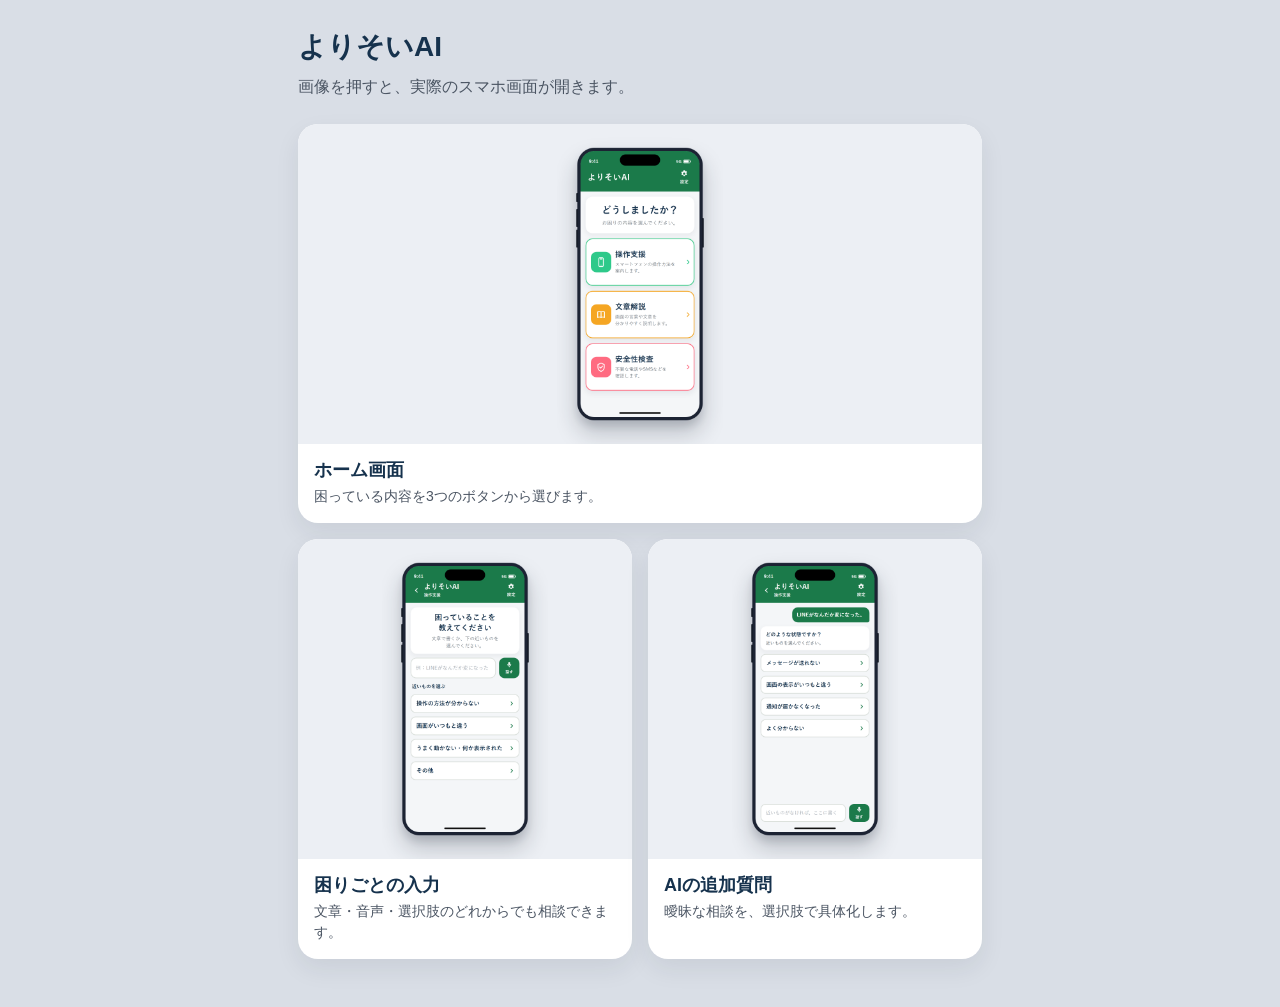
==== index.html @ bd3558cd "よりそいAIのスマホ画面モックアップをGitHub Pagesで公開する" ====
<!DOCTYPE html>
<html lang="ja">
<head>
  <meta charset="UTF-8">
  <meta name="viewport" content="width=device-width, initial-scale=1, viewport-fit=cover">
  <title>よりそいAI モックアップ</title>
  <link rel="stylesheet" href="app.css">
</head>
<body>
  <main class="gallery">
    <h1>よりそいAI</h1>
    <p class="lead">画像を押すと、実際のスマホ画面が開きます。</p>
    <div class="cards">
      <a class="card" href="home.html">
        <img src="thumbs/home.png" alt="ホーム画面">
        <div class="meta">
          <h2>ホーム画面</h2>
          <p>困っている内容を3つのボタンから選びます。</p>
        </div>
      </a>
      <a class="card" href="consult.html">
        <img src="thumbs/consult.png" alt="困りごとの入力">
        <div class="meta">
          <h2>困りごとの入力</h2>
          <p>文章・音声・選択肢のどれからでも相談できます。</p>
        </div>
      </a>
      <a class="card" href="followup.html">
        <img src="thumbs/followup.png" alt="AIの追加質問">
        <div class="meta">
          <h2>AIの追加質問</h2>
          <p>曖昧な相談を、選択肢で具体化します。</p>
        </div>
      </a>
    </div>
  </main>
</body>
</html>
---- app.css ----
:root {
  --green: #1b7a4a;
  --navy: #16324d;
  --muted: #4b5563;
  --bg: #f4f6f8;
  --card: #fff;
  --line: #d7ddd8;
  --mint: #2ec98a;
  --orange: #f5a623;
  --pink: #ff6b81;
}
* { box-sizing: border-box; margin: 0; padding: 0; }
html, body { min-height: 100%; }
body {
  font-family: "Hiragino Sans", "Yu Gothic", "Yu Gothic UI", sans-serif;
  background: #d9dee6;
  color: var(--navy);
}
.phone {
  max-width: 430px;
  min-height: 100dvh;
  margin: 0 auto;
  background: var(--bg);
  display: flex;
  flex-direction: column;
  padding-bottom: env(safe-area-inset-bottom);
}
.top {
  background: var(--green);
  color: #fff;
  padding: calc(10px + env(safe-area-inset-top)) 16px 14px;
}
.appbar {
  display: grid;
  grid-template-columns: 36px 1fr 52px;
  align-items: center;
  gap: 6px;
  min-height: 48px;
}
.appbar.home {
  grid-template-columns: 1fr 52px;
}
.back, .settings {
  border: 0;
  background: transparent;
  color: #fff;
  font-family: inherit;
  display: flex;
  flex-direction: column;
  align-items: center;
  justify-content: center;
  gap: 2px;
  text-decoration: none;
}
.settings span { font-size: 13px; font-weight: 700; }
.app-name { font-size: 22px; font-weight: 700; line-height: 1.2; }
.screen-name { font-size: 13px; font-weight: 700; opacity: 0.9; margin-top: 2px; }
.body, .chat {
  flex: 1;
  padding: 16px 16px 12px;
  display: flex;
  flex-direction: column;
  gap: 12px;
}
.hero {
  background: var(--card);
  border-radius: 20px;
  padding: 20px 16px 16px;
  text-align: center;
  box-shadow: 0 6px 16px rgba(28, 35, 51, 0.06);
}
.hero h1 {
  font-size: 26px;
  font-weight: 700;
  line-height: 1.35;
  margin-bottom: 8px;
}
.hero p { font-size: 16px; color: var(--muted); line-height: 1.5; }
.action {
  appearance: none;
  width: 100%;
  min-height: 120px;
  border-radius: 22px;
  background: var(--card);
  padding: 16px 10px 16px 14px;
  display: grid;
  grid-template-columns: 64px 1fr 18px;
  gap: 12px;
  align-items: center;
  text-align: left;
  font-family: inherit;
  text-decoration: none;
  color: inherit;
  box-shadow: 0 8px 18px rgba(28, 35, 51, 0.07);
}
.guide { border: 2.5px solid #3dcc8a; }
.text { border: 2.5px solid #f5a623; }
.safe { border: 2.5px solid #ff6b81; }
.icon {
  width: 64px;
  height: 64px;
  border-radius: 18px;
  display: grid;
  place-items: center;
}
.icon svg {
  width: 34px;
  height: 34px;
  fill: none;
  stroke: #fff;
  stroke-width: 1.9;
  stroke-linecap: round;
  stroke-linejoin: round;
}
.guide .icon { background: var(--mint); }
.text .icon { background: var(--orange); }
.safe .icon { background: var(--pink); }
.copy h2 {
  font-size: 22px;
  font-weight: 700;
  line-height: 1.2;
  margin-bottom: 6px;
}
.copy p {
  font-size: 14.5px;
  line-height: 1.45;
  color: var(--muted);
  word-break: keep-all;
}
.chev { width: 22px; height: 22px; }
.guide .chev { color: var(--mint); }
.text .chev { color: var(--orange); }
.safe .chev { color: var(--pink); }
.compose, .composer {
  display: grid;
  grid-template-columns: 1fr 64px;
  gap: 10px;
}
.field {
  min-height: 64px;
  border: 2px solid var(--line);
  background: #fff;
  border-radius: 18px;
  padding: 12px 14px;
  font-size: 16px;
  color: #8b949e;
  display: flex;
  align-items: center;
  line-height: 1.4;
  text-decoration: none;
}
.mic {
  border: 0;
  background: var(--green);
  color: #fff;
  border-radius: 18px;
  display: flex;
  flex-direction: column;
  align-items: center;
  justify-content: center;
  gap: 2px;
  font-family: inherit;
  font-size: 12px;
  font-weight: 700;
  text-decoration: none;
}
.label {
  font-size: 15px;
  font-weight: 700;
  padding: 2px 4px 0;
}
.choice {
  appearance: none;
  width: 100%;
  min-height: 58px;
  border: 2px solid var(--line);
  background: #fff;
  border-radius: 16px;
  padding: 10px 12px 10px 16px;
  display: flex;
  align-items: center;
  justify-content: space-between;
  gap: 10px;
  text-align: left;
  font-family: inherit;
  font-size: 17px;
  font-weight: 700;
  color: var(--navy);
  text-decoration: none;
}
.choice svg { width: 20px; height: 20px; color: var(--green); flex-shrink: 0; }
.user {
  align-self: flex-end;
  max-width: 82%;
  background: var(--green);
  color: #fff;
  border-radius: 18px 18px 6px 18px;
  padding: 12px 14px;
  font-size: 16px;
  font-weight: 700;
  line-height: 1.45;
}
.ai {
  background: #fff;
  border-radius: 18px;
  padding: 14px 16px 12px;
  box-shadow: 0 6px 16px rgba(28, 35, 51, 0.06);
}
.ai p { font-size: 16px; font-weight: 700; line-height: 1.5; }
.ai .sub { margin-top: 4px; font-size: 14px; font-weight: 500; color: var(--muted); }
.composer { padding: 0 16px 12px; }

.gallery {
  max-width: 720px;
  margin: 0 auto;
  padding: 28px 18px 48px;
}
.gallery h1 { font-size: 28px; margin-bottom: 8px; }
.gallery .lead { color: var(--muted); margin-bottom: 24px; line-height: 1.6; }
.cards { display: grid; gap: 16px; }
.card {
  display: block;
  background: #fff;
  border-radius: 20px;
  overflow: hidden;
  text-decoration: none;
  color: inherit;
  box-shadow: 0 10px 24px rgba(28, 35, 51, 0.08);
}
.card img {
  display: block;
  width: 100%;
  height: 320px;
  object-fit: contain;
  background: #eceff4;
}
.card .meta { padding: 14px 16px 16px; }
.card h2 { font-size: 18px; margin-bottom: 4px; }
.card p { font-size: 14px; color: var(--muted); line-height: 1.5; }
@media (min-width: 700px) {
  .cards { grid-template-columns: 1fr 1fr; }
  .cards .card:first-child { grid-column: 1 / -1; }
}
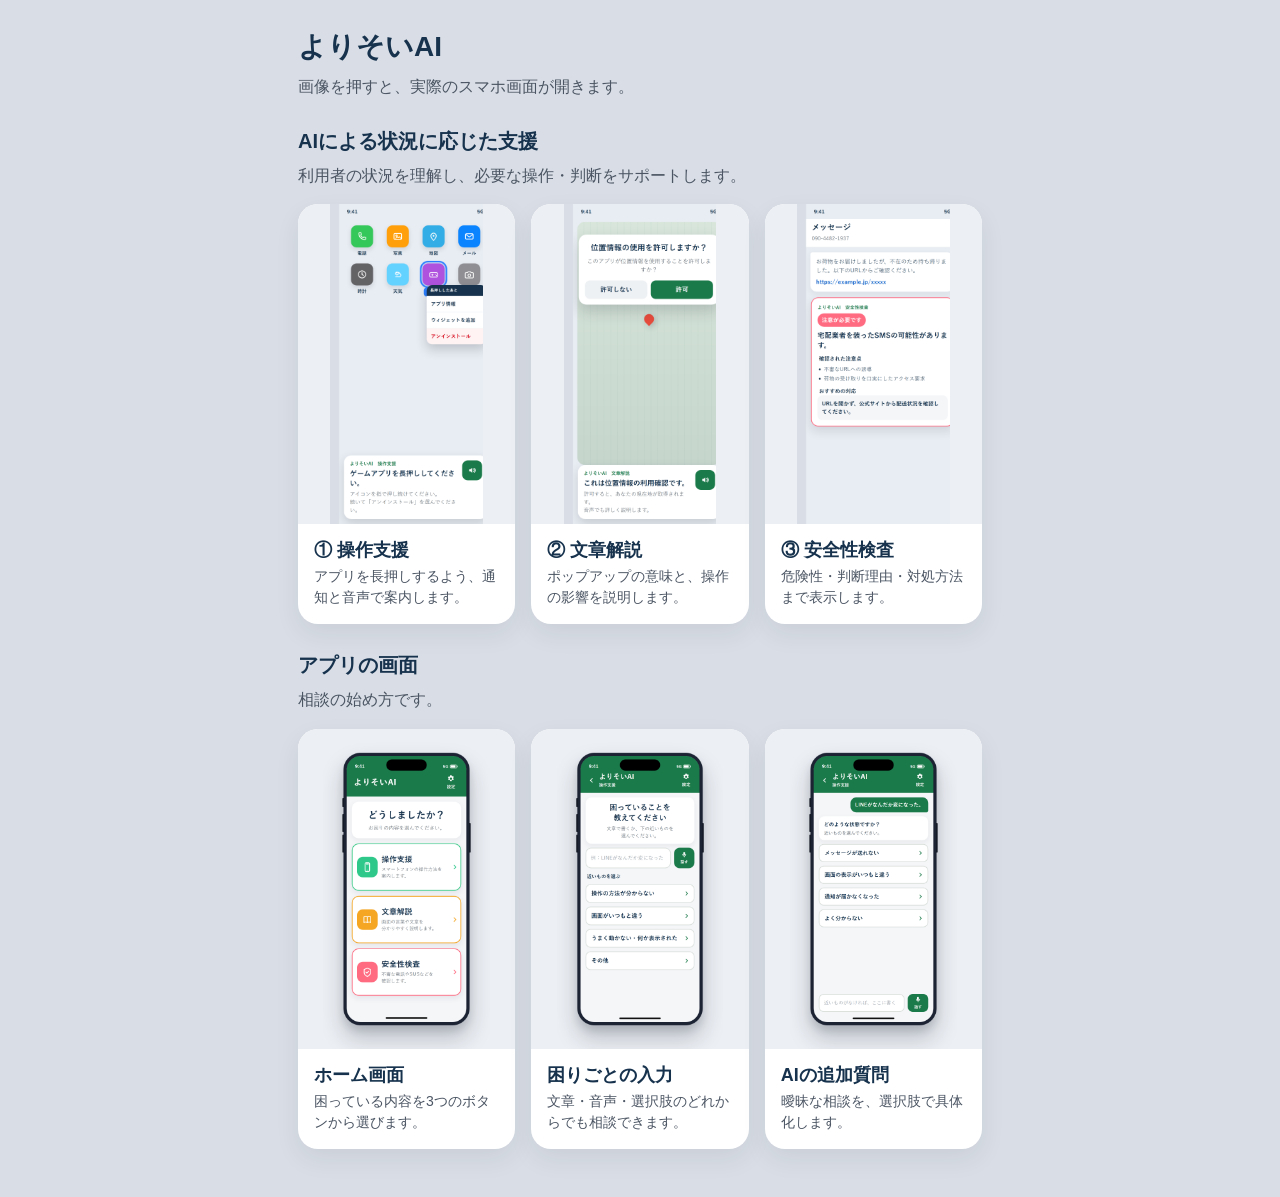
==== commit eda351b0: "操作支援・文章解説・安全性検査の3事例をスマホ画面として追加する" ====
--- a/index.html
+++ b/index.html
@@ -10,6 +10,35 @@
   <main class="gallery">
     <h1>よりそいAI</h1>
     <p class="lead">画像を押すと、実際のスマホ画面が開きます。</p>
+
+    <h2 class="section">AIによる状況に応じた支援</h2>
+    <p class="lead tight">利用者の状況を理解し、必要な操作・判断をサポートします。</p>
+    <div class="cards">
+      <a class="card" href="guide.html">
+        <img src="thumbs/guide.png" alt="操作支援：アプリの削除">
+        <div class="meta">
+          <h2>① 操作支援</h2>
+          <p>アプリを長押しするよう、通知と音声で案内します。</p>
+        </div>
+      </a>
+      <a class="card" href="explain.html">
+        <img src="thumbs/explain.png" alt="文章解説：位置情報の許可">
+        <div class="meta">
+          <h2>② 文章解説</h2>
+          <p>ポップアップの意味と、操作の影響を説明します。</p>
+        </div>
+      </a>
+      <a class="card" href="safety.html">
+        <img src="thumbs/safety.png" alt="安全性検査：不審なSMS">
+        <div class="meta">
+          <h2>③ 安全性検査</h2>
+          <p>危険性・判断理由・対処方法まで表示します。</p>
+        </div>
+      </a>
+    </div>
+
+    <h2 class="section">アプリの画面</h2>
+    <p class="lead tight">相談の始め方です。</p>
     <div class="cards">
       <a class="card" href="home.html">
         <img src="thumbs/home.png" alt="ホーム画面">
--- a/app.css
+++ b/app.css
@@ -237,7 +237,259 @@
 .card .meta { padding: 14px 16px 16px; }
 .card h2 { font-size: 18px; margin-bottom: 4px; }
 .card p { font-size: 14px; color: var(--muted); line-height: 1.5; }
-@media (min-width: 700px) {
+.gallery h2.section {
+  font-size: 20px;
+  margin: 28px 0 8px;
+}
+.gallery .lead.tight { margin-bottom: 16px; }
+@media (min-width: 900px) {
+  .cards { grid-template-columns: 1fr 1fr 1fr; }
+}
+@media (min-width: 700px) and (max-width: 899px) {
   .cards { grid-template-columns: 1fr 1fr; }
-  .cards .card:first-child { grid-column: 1 / -1; }
-}
+}
+
+.phone.scene {
+  background: #e8edf3;
+  position: relative;
+  overflow: auto;
+}
+.os-status {
+  display: flex;
+  justify-content: space-between;
+  padding: calc(10px + env(safe-area-inset-top)) 22px 8px;
+  font-size: 15px;
+  font-weight: 700;
+}
+.home-grid {
+  display: grid;
+  grid-template-columns: repeat(4, 1fr);
+  gap: 18px 8px;
+  padding: 18px 18px 8px;
+}
+.tile {
+  display: flex;
+  flex-direction: column;
+  align-items: center;
+  gap: 6px;
+  text-decoration: none;
+  color: inherit;
+  position: relative;
+}
+.tile .mark {
+  width: 62px;
+  height: 62px;
+  border-radius: 16px;
+  display: grid;
+  place-items: center;
+  box-shadow: 0 6px 12px rgba(28, 35, 51, 0.12);
+}
+.tile .mark svg {
+  width: 30px;
+  height: 30px;
+  fill: none;
+  stroke: #fff;
+  stroke-width: 1.8;
+  stroke-linecap: round;
+  stroke-linejoin: round;
+}
+.tile span { font-size: 13px; font-weight: 700; }
+.tile.target .mark {
+  outline: 4px solid #2b7fff;
+  outline-offset: 3px;
+  box-shadow: 0 0 0 8px rgba(43, 127, 255, 0.18), 0 6px 12px rgba(28, 35, 51, 0.12);
+}
+.tile.target span:last-child {
+  background: #2b7fff;
+  color: #fff;
+  padding: 2px 8px;
+  border-radius: 8px;
+}
+.ico-call { background: #34c759; }
+.ico-mail { background: #0a84ff; }
+.ico-photo { background: #ff9f0a; }
+.ico-map { background: #32ade6; }
+.ico-clock { background: #636366; }
+.ico-weather { background: #64d2ff; }
+.ico-game { background: #af52de; }
+.ico-cam { background: #8e8e93; }
+
+.coach {
+  margin: auto 14px 14px;
+  background: #fff;
+  border-radius: 20px;
+  padding: 14px 14px 14px 16px;
+  box-shadow: 0 12px 28px rgba(28, 35, 51, 0.16);
+  display: grid;
+  grid-template-columns: 1fr 56px;
+  gap: 10px;
+  align-items: start;
+  z-index: 4;
+}
+.coach .who {
+  font-size: 13px;
+  font-weight: 700;
+  color: var(--green);
+  margin-bottom: 4px;
+}
+.coach h2 {
+  font-size: 20px;
+  font-weight: 700;
+  line-height: 1.35;
+  margin-bottom: 6px;
+}
+.coach p { font-size: 15px; color: var(--muted); line-height: 1.5; }
+.speak {
+  width: 56px;
+  height: 56px;
+  border-radius: 16px;
+  background: var(--green);
+  color: #fff;
+  display: grid;
+  place-items: center;
+  border: 0;
+}
+.inset {
+  position: absolute;
+  right: 16px;
+  top: 228px;
+  width: 168px;
+  background: #fff;
+  border-radius: 16px;
+  box-shadow: 0 14px 30px rgba(28, 35, 51, 0.2);
+  overflow: hidden;
+  z-index: 5;
+}
+.inset .cap {
+  font-size: 11px;
+  font-weight: 700;
+  background: #16324d;
+  color: #fff;
+  padding: 6px 10px;
+}
+.inset button, .inset .row {
+  display: block;
+  width: 100%;
+  text-align: left;
+  border: 0;
+  background: #fff;
+  padding: 11px 12px;
+  font-family: inherit;
+  font-size: 14px;
+  font-weight: 700;
+  color: var(--navy);
+  border-top: 1px solid #eef1f4;
+}
+.inset .danger { color: #d70015; background: #fff3f3; }
+
+.map-bg {
+  flex: 1;
+  margin: 8px 12px 0;
+  border-radius: 22px;
+  background:
+    linear-gradient(180deg, rgba(255,255,255,0.08), rgba(22,50,77,0.08)),
+    repeating-linear-gradient(90deg, #d5e4d8 0 18px, #c9dccf 18px 19px),
+    repeating-linear-gradient(0deg, #d5e4d8 0 18px, #c9dccf 18px 19px);
+  position: relative;
+  min-height: 280px;
+}
+.map-pin {
+  position: absolute;
+  left: 50%;
+  top: 42%;
+  width: 28px;
+  height: 28px;
+  background: #e74c3c;
+  border-radius: 50% 50% 50% 0;
+  transform: translate(-50%, -100%) rotate(-45deg);
+  box-shadow: 0 8px 16px rgba(28, 35, 51, 0.2);
+}
+.dialog {
+  position: absolute;
+  left: 16px;
+  right: 16px;
+  top: 86px;
+  background: #fff;
+  border-radius: 22px;
+  padding: 22px 18px 16px;
+  box-shadow: 0 18px 40px rgba(28, 35, 51, 0.18);
+  text-align: center;
+  z-index: 3;
+}
+.dialog h1 {
+  font-size: 22px;
+  font-weight: 700;
+  line-height: 1.4;
+  margin-bottom: 10px;
+}
+.dialog p { font-size: 16px; color: var(--muted); line-height: 1.5; }
+.dialog .btns {
+  display: grid;
+  grid-template-columns: 1fr 1fr;
+  gap: 10px;
+  margin-top: 18px;
+}
+.dialog .btns span {
+  min-height: 52px;
+  border-radius: 14px;
+  display: grid;
+  place-items: center;
+  font-size: 18px;
+  font-weight: 700;
+}
+.deny { background: #eef1f4; color: var(--navy); }
+.allow { background: var(--green); color: #fff; }
+
+.sms-top {
+  background: #fff;
+  padding: 6px 16px 12px;
+  border-bottom: 1px solid #e6eaee;
+}
+.sms-top h1 { font-size: 22px; font-weight: 700; }
+.sms-top p { font-size: 15px; color: var(--muted); margin-top: 2px; }
+.bubble {
+  margin: 14px 16px 8px 12px;
+  background: #fff;
+  border-radius: 6px 18px 18px 18px;
+  padding: 14px 16px;
+  font-size: 16px;
+  line-height: 1.55;
+  box-shadow: 0 6px 16px rgba(28, 35, 51, 0.06);
+}
+.bubble .url {
+  color: #0b63ce;
+  font-weight: 700;
+  word-break: break-all;
+  display: block;
+  margin-top: 8px;
+}
+.alert {
+  margin: 8px 14px 14px;
+  background: #fff;
+  border-radius: 20px;
+  padding: 16px;
+  box-shadow: 0 12px 28px rgba(28, 35, 51, 0.12);
+  border: 2px solid #ff6b81;
+}
+.alert .badge {
+  display: inline-block;
+  background: #ff6b81;
+  color: #fff;
+  font-size: 16px;
+  font-weight: 700;
+  border-radius: 999px;
+  padding: 6px 12px;
+  margin-bottom: 10px;
+}
+.alert h2 { font-size: 20px; font-weight: 700; line-height: 1.4; margin-bottom: 10px; }
+.alert .src { font-size: 13px; font-weight: 700; color: var(--green); margin-bottom: 6px; }
+.alert ul { padding-left: 1.1em; margin: 6px 0 10px; }
+.alert li { font-size: 15px; line-height: 1.5; margin: 4px 0; }
+.alert .act {
+  background: #f4f6f8;
+  border-radius: 14px;
+  padding: 12px;
+  font-size: 15px;
+  font-weight: 700;
+  line-height: 1.5;
+}
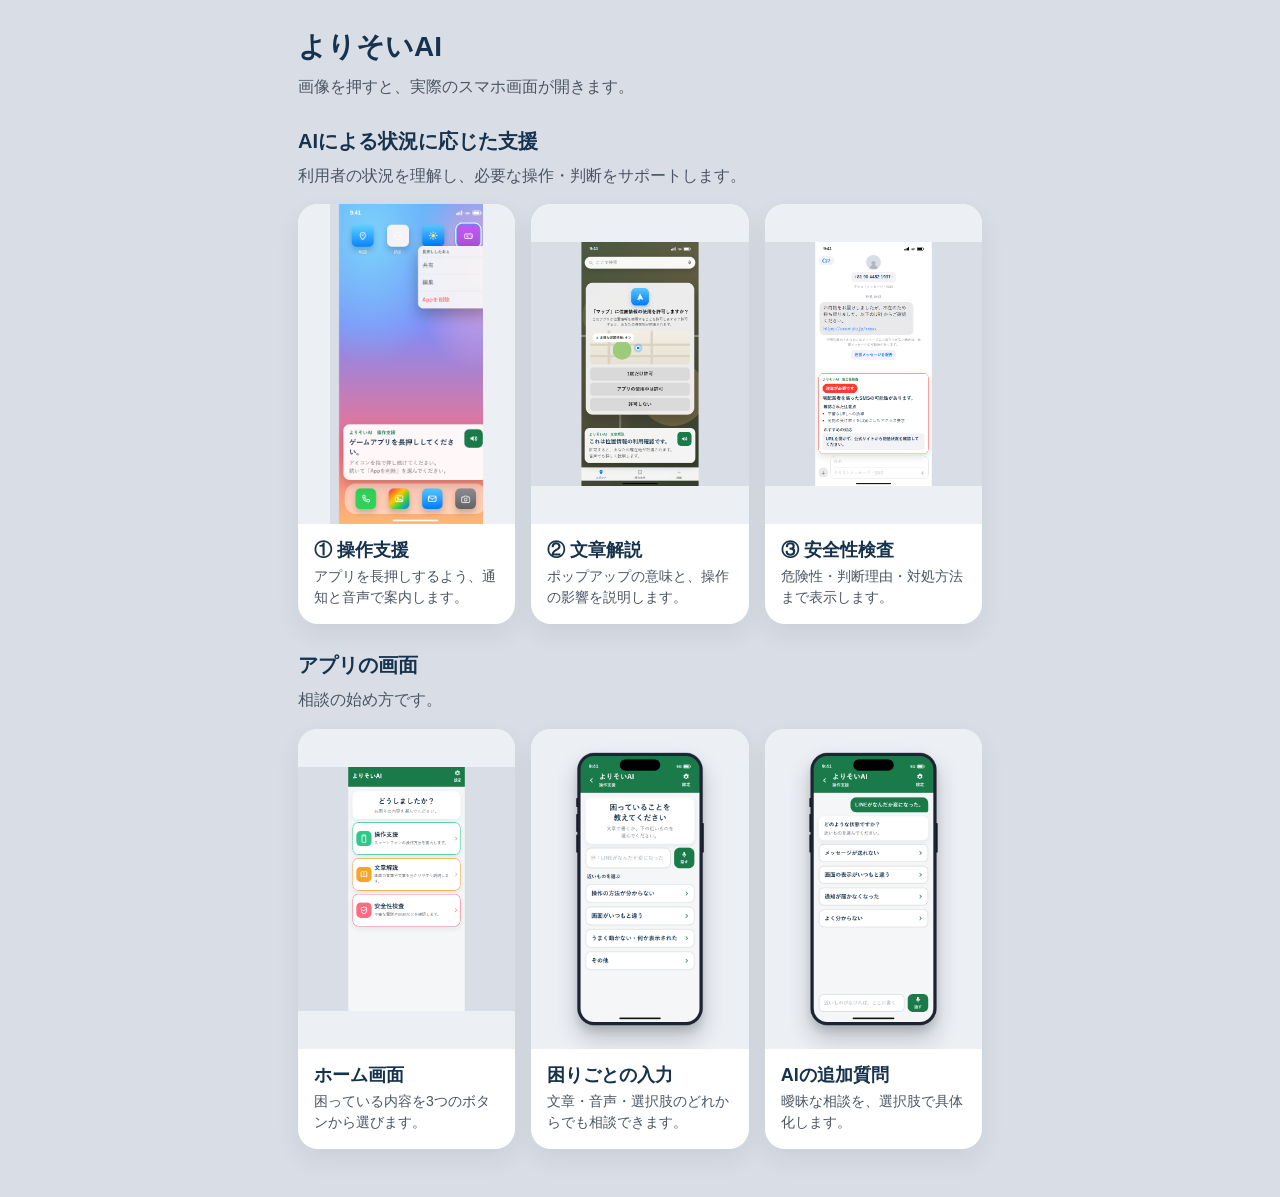
==== commit 3fb146bd: "実機のiPhone画面に合わせてホーム・位置情報・メッセージの見た目を寄せる" ====
--- a/index.html
+++ b/index.html
@@ -4,7 +4,7 @@
   <meta charset="UTF-8">
   <meta name="viewport" content="width=device-width, initial-scale=1, viewport-fit=cover">
   <title>よりそいAI モックアップ</title>
-  <link rel="stylesheet" href="app.css">
+  <link rel="stylesheet" href="app.css?v=8">
 </head>
 <body>
   <main class="gallery">
--- a/app.css
+++ b/app.css
@@ -10,35 +10,55 @@
   --pink: #ff6b81;
 }
 * { box-sizing: border-box; margin: 0; padding: 0; }
-html, body { min-height: 100%; }
+html, body {
+  min-height: 100%;
+  width: 100%;
+  max-width: 100%;
+  overflow-x: hidden;
+}
 body {
   font-family: "Hiragino Sans", "Yu Gothic", "Yu Gothic UI", sans-serif;
   background: #d9dee6;
   color: var(--navy);
 }
 .phone {
-  max-width: 430px;
+  width: 100%;
+  max-width: 100%;
   min-height: 100dvh;
-  margin: 0 auto;
+  margin: 0;
   background: var(--bg);
   display: flex;
   flex-direction: column;
   padding-bottom: env(safe-area-inset-bottom);
+  overflow-x: hidden;
+}
+@media (min-width: 520px) {
+  body:has(.phone) { display: flex; justify-content: center; }
+  .phone {
+    width: 430px;
+    max-width: 430px;
+    flex-shrink: 0;
+  }
 }
 .top {
   background: var(--green);
   color: #fff;
-  padding: calc(10px + env(safe-area-inset-top)) 16px 14px;
+  padding: calc(10px + env(safe-area-inset-top)) 14px 14px;
+  min-width: 0;
 }
 .appbar {
   display: grid;
-  grid-template-columns: 36px 1fr 52px;
+  grid-template-columns: 36px minmax(0, 1fr) 52px;
   align-items: center;
   gap: 6px;
   min-height: 48px;
+  min-width: 0;
 }
 .appbar.home {
-  grid-template-columns: 1fr 52px;
+  display: flex;
+  justify-content: space-between;
+  align-items: center;
+  gap: 8px;
 }
 .back, .settings {
   border: 0;
@@ -51,12 +71,22 @@
   justify-content: center;
   gap: 2px;
   text-decoration: none;
+  flex-shrink: 0;
 }
 .settings span { font-size: 13px; font-weight: 700; }
-.app-name { font-size: 22px; font-weight: 700; line-height: 1.2; }
+.app-name {
+  font-size: 22px;
+  font-weight: 700;
+  line-height: 1.2;
+  min-width: 0;
+  overflow: hidden;
+  text-overflow: ellipsis;
+  white-space: nowrap;
+}
 .screen-name { font-size: 13px; font-weight: 700; opacity: 0.9; margin-top: 2px; }
 .body, .chat {
   flex: 1;
+  min-width: 0;
   padding: 16px 16px 12px;
   display: flex;
   flex-direction: column;
@@ -76,17 +106,20 @@
   margin-bottom: 8px;
 }
 .hero p { font-size: 16px; color: var(--muted); line-height: 1.5; }
+.hero, .action, .sheet, .coach, .alert, .thread, .bubble, .warn {
+  min-width: 0;
+  max-width: 100%;
+}
 .action {
   appearance: none;
   width: 100%;
   min-height: 120px;
   border-radius: 22px;
   background: var(--card);
-  padding: 16px 10px 16px 14px;
-  display: grid;
-  grid-template-columns: 64px 1fr 18px;
-  gap: 12px;
-  align-items: center;
+  padding: 16px 10px 16px 12px;
+  display: flex;
+  align-items: center;
+  gap: 10px;
   text-align: left;
   font-family: inherit;
   text-decoration: none;
@@ -97,11 +130,12 @@
 .text { border: 2.5px solid #f5a623; }
 .safe { border: 2.5px solid #ff6b81; }
 .icon {
-  width: 64px;
-  height: 64px;
-  border-radius: 18px;
+  width: 56px;
+  height: 56px;
+  border-radius: 16px;
   display: grid;
   place-items: center;
+  flex: 0 0 56px;
 }
 .icon svg {
   width: 34px;
@@ -115,19 +149,29 @@
 .guide .icon { background: var(--mint); }
 .text .icon { background: var(--orange); }
 .safe .icon { background: var(--pink); }
+.copy { min-width: 0; flex: 1; overflow: hidden; }
 .copy h2 {
   font-size: 22px;
   font-weight: 700;
   line-height: 1.2;
   margin-bottom: 6px;
+  overflow-wrap: anywhere;
 }
 .copy p {
   font-size: 14.5px;
   line-height: 1.45;
   color: var(--muted);
-  word-break: keep-all;
-}
-.chev { width: 22px; height: 22px; }
+  overflow-wrap: anywhere;
+}
+.chev {
+  flex: 0 0 10px;
+  width: 10px;
+  height: 10px;
+  border-right: 2.5px solid currentColor;
+  border-bottom: 2.5px solid currentColor;
+  transform: rotate(-45deg);
+  margin-right: 2px;
+}
 .guide .chev { color: var(--mint); }
 .text .chev { color: var(--orange); }
 .safe .chev { color: var(--pink); }
@@ -250,39 +294,59 @@
 }
 
 .phone.scene {
-  background: #e8edf3;
-  position: relative;
-  overflow: auto;
-}
-.os-status {
+  background: #000;
+  position: relative;
+  overflow: hidden;
+  font-family: -apple-system, BlinkMacSystemFont, "Hiragino Sans", "Hiragino Kaku Gothic ProN", "Yu Gothic", sans-serif;
+}
+.ios-status {
   display: flex;
   justify-content: space-between;
-  padding: calc(10px + env(safe-area-inset-top)) 22px 8px;
-  font-size: 15px;
-  font-weight: 700;
+  align-items: center;
+  padding: calc(12px + env(safe-area-inset-top)) 28px 8px 30px;
+  font-size: 16px;
+  font-weight: 600;
+  letter-spacing: -0.3px;
+  position: relative;
+  z-index: 6;
+}
+.ios-status.light { color: #fff; }
+.ios-status.dark { color: #000; }
+.ios-status .right {
+  display: flex;
+  align-items: center;
+  gap: 6px;
+}
+.wallpaper {
+  position: absolute;
+  inset: 0;
+  background:
+    radial-gradient(120% 80% at 20% 10%, #7dd3fc 0%, transparent 50%),
+    radial-gradient(90% 70% at 90% 20%, #f9a8d4 0%, transparent 46%),
+    linear-gradient(180deg, #60a5fa 0%, #818cf8 38%, #fb7185 78%, #fdba74 100%);
 }
 .home-grid {
+  position: relative;
+  z-index: 1;
   display: grid;
   grid-template-columns: repeat(4, 1fr);
-  gap: 18px 8px;
-  padding: 18px 18px 8px;
+  gap: 20px 10px;
+  padding: 12px 22px 8px;
 }
 .tile {
   display: flex;
   flex-direction: column;
   align-items: center;
   gap: 6px;
-  text-decoration: none;
-  color: inherit;
-  position: relative;
+  color: #fff;
 }
 .tile .mark {
   width: 62px;
   height: 62px;
-  border-radius: 16px;
+  border-radius: 14px;
   display: grid;
   place-items: center;
-  box-shadow: 0 6px 12px rgba(28, 35, 51, 0.12);
+  box-shadow: 0 10px 16px rgba(0, 0, 0, 0.18);
 }
 .tile .mark svg {
   width: 30px;
@@ -293,38 +357,52 @@
   stroke-linecap: round;
   stroke-linejoin: round;
 }
-.tile span { font-size: 13px; font-weight: 700; }
+.tile span { font-size: 12px; font-weight: 500; text-shadow: 0 1px 2px rgba(0,0,0,0.35); }
 .tile.target .mark {
-  outline: 4px solid #2b7fff;
+  outline: 3px solid #fff;
   outline-offset: 3px;
-  box-shadow: 0 0 0 8px rgba(43, 127, 255, 0.18), 0 6px 12px rgba(28, 35, 51, 0.12);
-}
-.tile.target span:last-child {
-  background: #2b7fff;
-  color: #fff;
-  padding: 2px 8px;
-  border-radius: 8px;
-}
-.ico-call { background: #34c759; }
-.ico-mail { background: #0a84ff; }
-.ico-photo { background: #ff9f0a; }
-.ico-map { background: #32ade6; }
-.ico-clock { background: #636366; }
-.ico-weather { background: #64d2ff; }
-.ico-game { background: #af52de; }
-.ico-cam { background: #8e8e93; }
+  box-shadow: 0 0 0 7px rgba(10, 132, 255, 0.55), 0 10px 16px rgba(0, 0, 0, 0.18);
+}
+.ico-call { background: #30d158; }
+.ico-mail { background: linear-gradient(180deg, #5ac8fa, #007aff); }
+.ico-photo { background: linear-gradient(135deg, #ff2d55, #ffcc00 40%, #34c759 70%, #007aff); }
+.ico-map { background: linear-gradient(180deg, #64d2ff, #0a84ff); }
+.ico-clock { background: #f2f2f7; }
+.ico-clock svg { stroke: #1c1c1e; }
+.ico-weather { background: linear-gradient(180deg, #5ac8fa, #007aff); }
+.ico-game { background: linear-gradient(180deg, #bf5af2, #af52de); }
+.ico-cam { background: linear-gradient(180deg, #8e8e93, #636366); }
+.dock {
+  position: relative;
+  z-index: 2;
+  margin: 0 16px 8px;
+  display: grid;
+  grid-template-columns: repeat(4, 1fr);
+  align-items: center;
+  min-height: 86px;
+  padding: 14px 12px;
+  border-radius: 32px;
+  background: rgba(255, 255, 255, 0.45);
+  backdrop-filter: blur(24px);
+  -webkit-backdrop-filter: blur(24px);
+}
+.dock .tile > span:last-child { display: none; }
+.dock .mark { width: 58px; height: 58px; margin: 0 auto; }
 
 .coach {
-  margin: auto 14px 14px;
-  background: #fff;
-  border-radius: 20px;
+  position: relative;
+  z-index: 7;
+  margin: auto 12px 8px;
+  background: rgba(255, 255, 255, 0.94);
+  backdrop-filter: blur(20px);
+  -webkit-backdrop-filter: blur(20px);
+  border-radius: 18px;
   padding: 14px 14px 14px 16px;
-  box-shadow: 0 12px 28px rgba(28, 35, 51, 0.16);
-  display: grid;
-  grid-template-columns: 1fr 56px;
+  box-shadow: 0 12px 28px rgba(0, 0, 0, 0.18);
+  display: grid;
+  grid-template-columns: 1fr 52px;
   gap: 10px;
   align-items: start;
-  z-index: 4;
 }
 .coach .who {
   font-size: 13px;
@@ -338,11 +416,11 @@
   line-height: 1.35;
   margin-bottom: 6px;
 }
-.coach p { font-size: 15px; color: var(--muted); line-height: 1.5; }
+.coach p { font-size: 15px; color: #3c3c43; line-height: 1.5; }
 .speak {
-  width: 56px;
-  height: 56px;
-  border-radius: 16px;
+  width: 52px;
+  height: 52px;
+  border-radius: 14px;
   background: var(--green);
   color: #fff;
   display: grid;
@@ -351,145 +429,380 @@
 }
 .inset {
   position: absolute;
-  right: 16px;
-  top: 228px;
-  width: 168px;
-  background: #fff;
-  border-radius: 16px;
-  box-shadow: 0 14px 30px rgba(28, 35, 51, 0.2);
+  right: 10px;
+  top: 118px;
+  width: 198px;
+  background: rgba(245, 245, 247, 0.94);
+  backdrop-filter: blur(24px);
+  -webkit-backdrop-filter: blur(24px);
+  border-radius: 14px;
+  box-shadow: 0 18px 40px rgba(0, 0, 0, 0.28);
   overflow: hidden;
-  z-index: 5;
+  z-index: 8;
 }
 .inset .cap {
   font-size: 11px;
-  font-weight: 700;
-  background: #16324d;
-  color: #fff;
-  padding: 6px 10px;
-}
-.inset button, .inset .row {
-  display: block;
+  font-weight: 600;
+  color: #6e6e73;
+  padding: 8px 12px 4px;
+}
+.inset .row {
+  display: flex;
+  align-items: center;
+  justify-content: space-between;
   width: 100%;
   text-align: left;
-  border: 0;
+  padding: 11px 12px;
+  font-size: 16px;
+  font-weight: 400;
+  color: #1c1c1e;
+  border-top: 0.5px solid rgba(60, 60, 67, 0.18);
+}
+.inset .danger { color: #ff3b30; font-weight: 500; }
+
+.maps {
+  position: absolute;
+  inset: 0;
+  background:
+    linear-gradient(180deg, rgba(40, 55, 40, 0.12), rgba(20, 28, 20, 0.28)),
+    radial-gradient(circle at 22% 30%, #6d7d4e 0 90px, transparent 91px),
+    radial-gradient(circle at 78% 62%, #8a7a52 0 120px, transparent 121px),
+    linear-gradient(135deg, #4f5d42 0%, #6a6348 40%, #3f4a38 100%);
+}
+.maps .street {
+  position: absolute;
+  background: rgba(210, 200, 170, 0.55);
+}
+.maps .s1 { left: 0; right: 0; height: 8px; top: 38%; }
+.maps .s2 { top: 18%; bottom: 12%; width: 8px; left: 32%; }
+.maps .s3 { left: 18%; right: 10%; height: 6px; top: 61%; }
+.maps .block {
+  position: absolute;
+  background: rgba(90, 80, 70, 0.35);
+  border-radius: 4px;
+}
+.search-ios {
+  position: absolute;
+  left: 12px;
+  right: 12px;
+  top: 54px;
+  height: 44px;
+  border-radius: 22px;
+  background: rgba(255,255,255,0.96);
+  box-shadow: 0 8px 22px rgba(0,0,0,0.16);
+  display: flex;
+  align-items: center;
+  gap: 8px;
+  padding: 0 12px 0 14px;
+  color: #3c3c43;
+  font-size: 16px;
+  z-index: 3;
+}
+.search-ios .mag { flex-shrink: 0; opacity: 0.42; }
+.search-ios b { flex: 1; font-weight: 500; color: #8e8e93; }
+.search-tools {
+  display: flex;
+  align-items: center;
+  gap: 10px;
+  color: #3c3c43;
+}
+.sheet {
+  position: relative;
+  z-index: 5;
+  margin: 104px 16px 10px;
+  background: rgba(245, 245, 247, 0.94);
+  backdrop-filter: blur(40px);
+  -webkit-backdrop-filter: blur(40px);
+  border-radius: 26px;
+  padding: 20px 16px 14px;
+  text-align: center;
+  box-shadow: 0 18px 50px rgba(0,0,0,0.22);
+}
+.sheet .app-ico {
+  width: 64px;
+  height: 64px;
+  margin: 0 auto 12px;
+  border-radius: 16px;
+  background: linear-gradient(180deg, #5ac8fa, #007aff);
+  display: grid;
+  place-items: center;
+  box-shadow: 0 8px 16px rgba(0,122,255,0.28);
+}
+.sheet h1 {
+  font-size: 17px;
+  font-weight: 700;
+  line-height: 1.35;
+  color: #000;
+  margin-bottom: 8px;
+  padding: 0 4px;
+  overflow-wrap: anywhere;
+  word-break: break-word;
+}
+.sheet .desc {
+  font-size: 13px;
+  color: #3c3c43;
+  line-height: 1.45;
+  margin: 0 4px 12px;
+  word-break: normal;
+}
+.mini-map {
+  position: relative;
+  height: 124px;
+  border-radius: 14px;
+  overflow: hidden;
+  margin-bottom: 12px;
+  background:
+    radial-gradient(circle at 32% 58%, #9ecb7a 0 34px, transparent 35px),
+    linear-gradient(#d9d2c3 0 0) 18% 0 / 10px 100%,
+    linear-gradient(#d9d2c3 0 0) 62% 0 / 8px 100%,
+    linear-gradient(#d9d2c3 0 0) 0 42% / 100% 8px,
+    linear-gradient(#d9d2c3 0 0) 0 78% / 100% 7px,
+    linear-gradient(180deg, #f3efe4 0%, #e7e2d4 100%);
+  background-repeat: no-repeat;
+}
+.mini-map .dot {
+  position: absolute;
+  left: 48%;
+  top: 52%;
+  width: 16px;
+  height: 16px;
+  background: #007aff;
+  border: 3px solid #fff;
+  border-radius: 50%;
+  box-shadow: 0 0 0 8px rgba(0,122,255,0.25);
+  transform: translate(-50%, -50%);
+}
+.precise {
+  position: absolute;
+  left: 10px;
+  top: 10px;
+  background: rgba(255,255,255,0.94);
+  border-radius: 14px;
+  padding: 6px 10px;
+  font-size: 12px;
+  font-weight: 600;
+  color: #1c1c1e;
+  display: inline-flex;
+  align-items: center;
+  gap: 4px;
+}
+.sheet-btns {
+  display: flex;
+  flex-direction: column;
+  gap: 8px;
+}
+.sheet-btns span {
+  min-height: 48px;
+  border-radius: 12px;
+  background: rgba(120, 120, 128, 0.16);
+  display: grid;
+  place-items: center;
+  font-size: 17px;
+  font-weight: 600;
+  color: #1c1c1e;
+}
+.map-tabs {
+  position: relative;
+  z-index: 4;
+  display: grid;
+  grid-template-columns: 1fr 1fr 1fr;
+  margin: 8px 0 0;
+  padding: 6px 0 2px;
+  background: rgba(255,255,255,0.94);
+  border-top: 0.5px solid rgba(60, 60, 67, 0.18);
+  text-align: center;
+  font-size: 10px;
+  font-weight: 600;
+  color: #8e8e93;
+}
+.map-tabs span {
+  display: flex;
+  flex-direction: column;
+  align-items: center;
+  gap: 2px;
+}
+.map-tabs svg { width: 22px; height: 22px; }
+.map-tabs .on { color: #007aff; }
+
+.scene.messages { background: #fff; }
+.imsg-head {
+  position: relative;
+  z-index: 2;
+  padding: 2px 16px 8px;
+  text-align: center;
+}
+.imsg-back {
+  position: absolute;
+  left: 12px;
+  top: 6px;
+  min-width: 58px;
+  height: 34px;
+  padding: 0 10px 0 8px;
+  border-radius: 17px;
+  background: #f2f2f7;
+  color: #007aff;
+  display: flex;
+  align-items: center;
+  justify-content: center;
+  gap: 1px;
+  font-size: 17px;
+  font-weight: 600;
+}
+.avatar {
+  width: 54px;
+  height: 54px;
+  margin: 0 auto 8px;
+  border-radius: 50%;
+  background: #d8dde6;
+  display: grid;
+  place-items: end center;
+  overflow: hidden;
+}
+.avatar svg { width: 40px; height: 36px; }
+.num-pill {
+  display: inline-flex;
+  align-items: center;
+  gap: 4px;
+  background: #f2f2f7;
+  border-radius: 16px;
+  padding: 6px 12px;
+  font-size: 16px;
+  font-weight: 600;
+}
+.num-pill em { font-style: normal; color: #c7c7cc; }
+.imsg-head .kind {
+  margin-top: 8px;
+  font-size: 12px;
+  color: #8e8e93;
+}
+.thread {
+  flex: 1;
   background: #fff;
-  padding: 11px 12px;
-  font-family: inherit;
-  font-size: 14px;
-  font-weight: 700;
-  color: var(--navy);
-  border-top: 1px solid #eef1f4;
-}
-.inset .danger { color: #d70015; background: #fff3f3; }
-
-.map-bg {
-  flex: 1;
-  margin: 8px 12px 0;
-  border-radius: 22px;
-  background:
-    linear-gradient(180deg, rgba(255,255,255,0.08), rgba(22,50,77,0.08)),
-    repeating-linear-gradient(90deg, #d5e4d8 0 18px, #c9dccf 18px 19px),
-    repeating-linear-gradient(0deg, #d5e4d8 0 18px, #c9dccf 18px 19px);
-  position: relative;
-  min-height: 280px;
-}
-.map-pin {
-  position: absolute;
-  left: 50%;
-  top: 42%;
-  width: 28px;
-  height: 28px;
-  background: #e74c3c;
-  border-radius: 50% 50% 50% 0;
-  transform: translate(-50%, -100%) rotate(-45deg);
-  box-shadow: 0 8px 16px rgba(28, 35, 51, 0.2);
-}
-.dialog {
-  position: absolute;
-  left: 16px;
-  right: 16px;
-  top: 86px;
-  background: #fff;
-  border-radius: 22px;
-  padding: 22px 18px 16px;
-  box-shadow: 0 18px 40px rgba(28, 35, 51, 0.18);
+  padding: 4px 12px 8px;
+}
+.when {
   text-align: center;
-  z-index: 3;
-}
-.dialog h1 {
-  font-size: 22px;
-  font-weight: 700;
+  font-size: 12px;
+  color: #8e8e93;
+  margin: 4px 0 10px;
+}
+.bubble {
+  margin: 0 56px 10px 4px;
+  background: #e9e9eb;
+  border-radius: 18px;
+  padding: 10px 14px;
+  font-size: 17px;
   line-height: 1.4;
-  margin-bottom: 10px;
-}
-.dialog p { font-size: 16px; color: var(--muted); line-height: 1.5; }
-.dialog .btns {
-  display: grid;
-  grid-template-columns: 1fr 1fr;
-  gap: 10px;
-  margin-top: 18px;
-}
-.dialog .btns span {
-  min-height: 52px;
-  border-radius: 14px;
-  display: grid;
-  place-items: center;
-  font-size: 18px;
-  font-weight: 700;
-}
-.deny { background: #eef1f4; color: var(--navy); }
-.allow { background: var(--green); color: #fff; }
-
-.sms-top {
-  background: #fff;
-  padding: 6px 16px 12px;
-  border-bottom: 1px solid #e6eaee;
-}
-.sms-top h1 { font-size: 22px; font-weight: 700; }
-.sms-top p { font-size: 15px; color: var(--muted); margin-top: 2px; }
-.bubble {
-  margin: 14px 16px 8px 12px;
-  background: #fff;
-  border-radius: 6px 18px 18px 18px;
-  padding: 14px 16px;
-  font-size: 16px;
-  line-height: 1.55;
-  box-shadow: 0 6px 16px rgba(28, 35, 51, 0.06);
+  color: #000;
 }
 .bubble .url {
-  color: #0b63ce;
-  font-weight: 700;
+  color: #007aff;
   word-break: break-all;
   display: block;
-  margin-top: 8px;
+  margin-top: 6px;
+}
+.warn {
+  text-align: center;
+  font-size: 12px;
+  color: #8e8e93;
+  line-height: 1.45;
+  margin: 8px auto 10px;
+  max-width: 86%;
+  overflow-wrap: break-word;
+}
+.report {
+  display: block;
+  width: max-content;
+  margin: 0 auto 10px;
+  background: #f2f2f7;
+  color: #007aff;
+  border-radius: 16px;
+  padding: 7px 14px;
+  font-size: 14px;
+  font-weight: 600;
 }
 .alert {
-  margin: 8px 14px 14px;
+  margin: 4px 12px 8px;
   background: #fff;
-  border-radius: 20px;
-  padding: 16px;
-  box-shadow: 0 12px 28px rgba(28, 35, 51, 0.12);
-  border: 2px solid #ff6b81;
+  border-radius: 18px;
+  padding: 12px 14px 12px;
+  box-shadow: 0 10px 28px rgba(0, 0, 0, 0.12);
+  border: 1px solid #ff3b30;
+  position: relative;
+  z-index: 3;
 }
 .alert .badge {
   display: inline-block;
-  background: #ff6b81;
+  background: #ff3b30;
   color: #fff;
-  font-size: 16px;
+  font-size: 15px;
   font-weight: 700;
   border-radius: 999px;
-  padding: 6px 12px;
-  margin-bottom: 10px;
-}
-.alert h2 { font-size: 20px; font-weight: 700; line-height: 1.4; margin-bottom: 10px; }
-.alert .src { font-size: 13px; font-weight: 700; color: var(--green); margin-bottom: 6px; }
-.alert ul { padding-left: 1.1em; margin: 6px 0 10px; }
-.alert li { font-size: 15px; line-height: 1.5; margin: 4px 0; }
+  padding: 5px 12px;
+  margin-bottom: 8px;
+}
+.alert h2 { font-size: 17px; font-weight: 700; line-height: 1.35; margin-bottom: 6px; }
+.alert .src { font-size: 12px; font-weight: 700; color: var(--green); margin-bottom: 6px; }
+.alert ul { padding-left: 1.15em; margin: 4px 0 8px; }
+.alert li { font-size: 15px; line-height: 1.45; margin: 3px 0; }
 .alert .act {
-  background: #f4f6f8;
-  border-radius: 14px;
-  padding: 12px;
+  background: #f2f2f7;
+  border-radius: 12px;
+  padding: 10px 12px;
   font-size: 15px;
   font-weight: 700;
-  line-height: 1.5;
-}
+  line-height: 1.45;
+}
+.imsg-comp {
+  margin: 0 12px 6px;
+  display: grid;
+  grid-template-columns: 36px 1fr;
+  gap: 8px;
+  align-items: end;
+}
+.plus {
+  width: 36px;
+  height: 36px;
+  border-radius: 50%;
+  background: #e9e9eb;
+  display: grid;
+  place-items: center;
+  font-size: 24px;
+  color: #3c3c43;
+  margin-bottom: 6px;
+}
+.comp-fields {
+  background: #fff;
+  border: 1px solid #d1d1d6;
+  border-radius: 18px;
+  padding: 8px 12px 8px;
+}
+.comp-fields .sub {
+  font-size: 15px;
+  color: #c7c7cc;
+  padding-bottom: 8px;
+  border-bottom: 0.5px solid #e5e5ea;
+}
+.comp-row {
+  display: flex;
+  align-items: center;
+  justify-content: space-between;
+  padding-top: 8px;
+  font-size: 15px;
+  color: #c7c7cc;
+}
+.home-ind {
+  height: 20px;
+  display: grid;
+  place-items: center;
+  position: relative;
+  z-index: 8;
+}
+.home-ind span {
+  width: 128px;
+  height: 5px;
+  background: #000;
+  border-radius: 99px;
+  opacity: 0.9;
+}
+.home-ind.light span { background: #fff; }
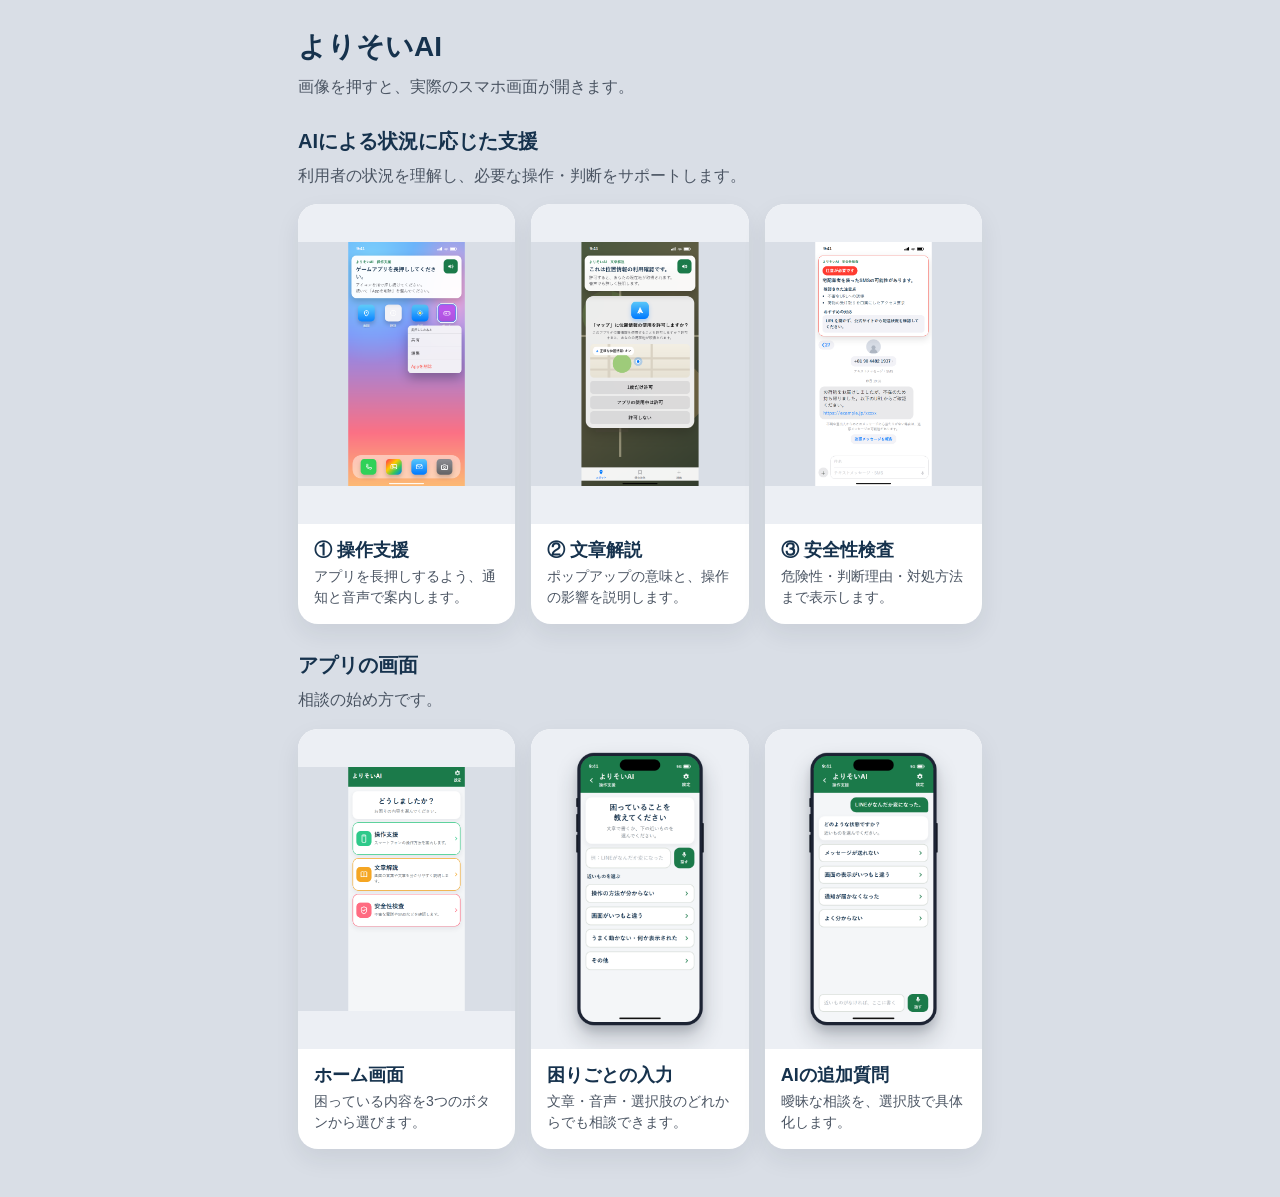
==== commit 77330e0a: "よりそいAIの通知を画面上部に出す" ====
--- a/index.html
+++ b/index.html
@@ -4,7 +4,7 @@
   <meta charset="UTF-8">
   <meta name="viewport" content="width=device-width, initial-scale=1, viewport-fit=cover">
   <title>よりそいAI モックアップ</title>
-  <link rel="stylesheet" href="app.css?v=8">
+  <link rel="stylesheet" href="app.css?v=9">
 </head>
 <body>
   <main class="gallery">
--- a/app.css
+++ b/app.css
@@ -372,10 +372,11 @@
 .ico-weather { background: linear-gradient(180deg, #5ac8fa, #007aff); }
 .ico-game { background: linear-gradient(180deg, #bf5af2, #af52de); }
 .ico-cam { background: linear-gradient(180deg, #8e8e93, #636366); }
+.home-grid { flex: 1; }
 .dock {
   position: relative;
   z-index: 2;
-  margin: 0 16px 8px;
+  margin: auto 16px 8px;
   display: grid;
   grid-template-columns: repeat(4, 1fr);
   align-items: center;
@@ -391,18 +392,19 @@
 
 .coach {
   position: relative;
-  z-index: 7;
-  margin: auto 12px 8px;
-  background: rgba(255, 255, 255, 0.94);
+  z-index: 12;
+  margin: 4px 12px 12px;
+  background: rgba(255, 255, 255, 0.96);
   backdrop-filter: blur(20px);
   -webkit-backdrop-filter: blur(20px);
   border-radius: 18px;
   padding: 14px 14px 14px 16px;
-  box-shadow: 0 12px 28px rgba(0, 0, 0, 0.18);
-  display: grid;
-  grid-template-columns: 1fr 52px;
+  box-shadow: 0 12px 28px rgba(0, 0, 0, 0.22);
+  display: grid;
+  grid-template-columns: minmax(0, 1fr) 52px;
   gap: 10px;
   align-items: start;
+  flex-shrink: 0;
 }
 .coach .who {
   font-size: 13px;
@@ -429,8 +431,8 @@
 }
 .inset {
   position: absolute;
-  right: 10px;
-  top: 118px;
+  right: 12px;
+  top: 308px;
   width: 198px;
   background: rgba(245, 245, 247, 0.94);
   backdrop-filter: blur(24px);
@@ -482,6 +484,7 @@
   border-radius: 4px;
 }
 .search-ios {
+  display: none;
   position: absolute;
   left: 12px;
   right: 12px;
@@ -509,7 +512,7 @@
 .sheet {
   position: relative;
   z-index: 5;
-  margin: 104px 16px 10px;
+  margin: 8px 16px auto;
   background: rgba(245, 245, 247, 0.94);
   backdrop-filter: blur(40px);
   -webkit-backdrop-filter: blur(40px);
@@ -722,14 +725,15 @@
   font-weight: 600;
 }
 .alert {
-  margin: 4px 12px 8px;
+  margin: 4px 12px 10px;
   background: #fff;
   border-radius: 18px;
   padding: 12px 14px 12px;
   box-shadow: 0 10px 28px rgba(0, 0, 0, 0.12);
   border: 1px solid #ff3b30;
   position: relative;
-  z-index: 3;
+  z-index: 12;
+  flex-shrink: 0;
 }
 .alert .badge {
   display: inline-block;
